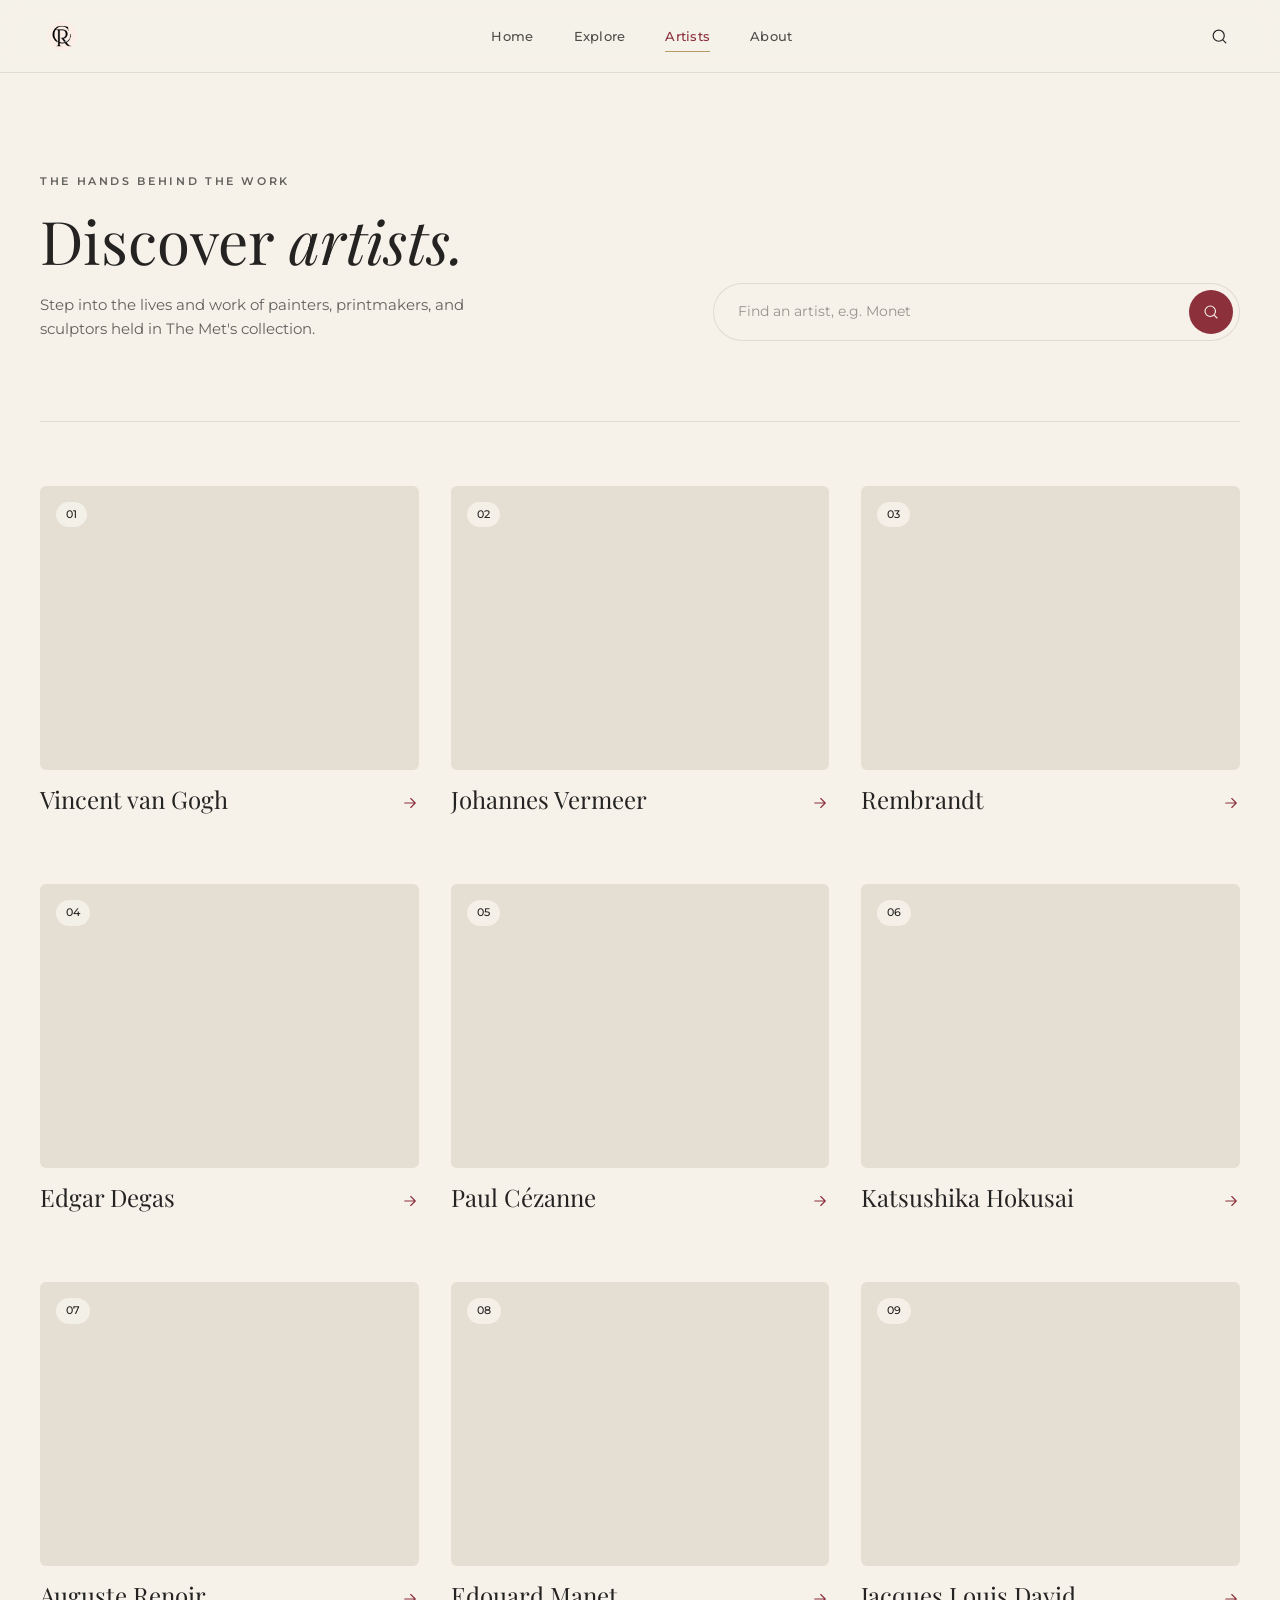
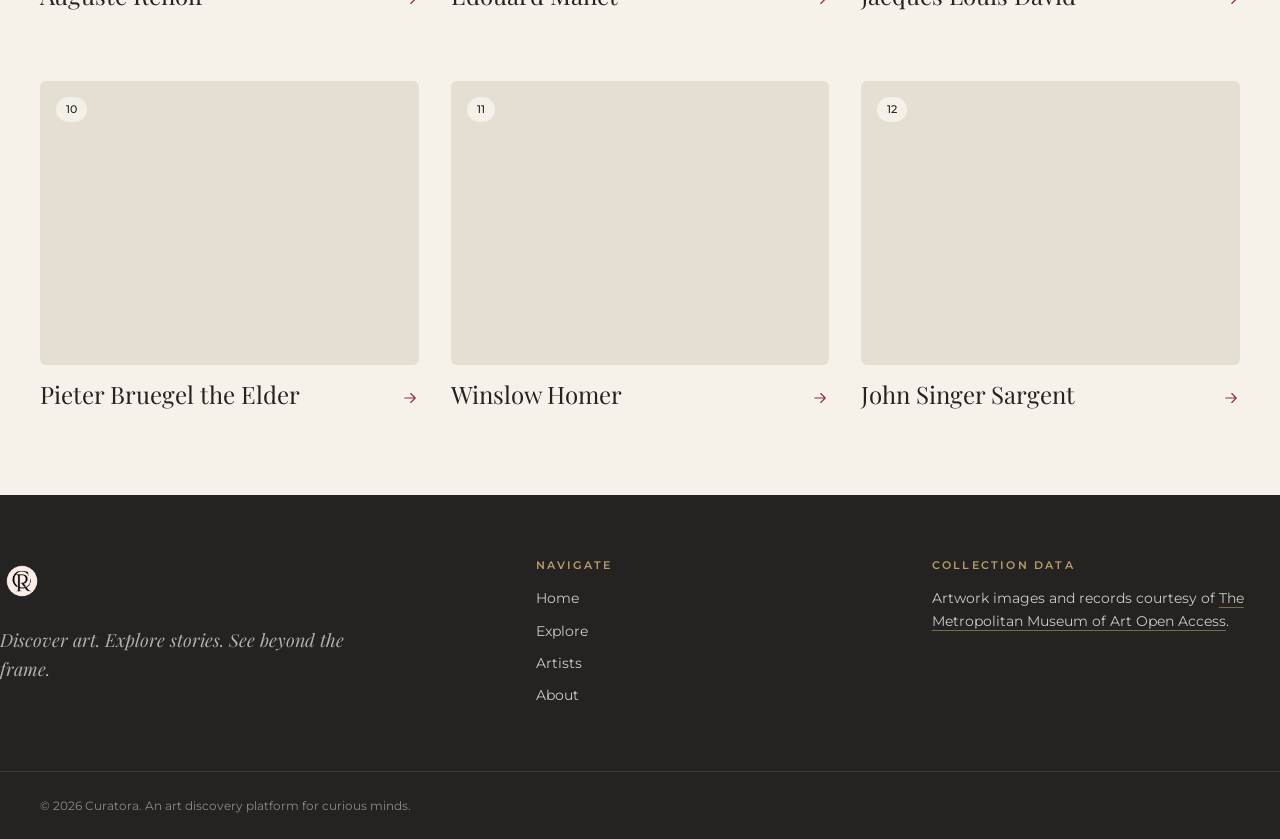
==== MIDTERM/artist.html @ 81ebe9c3 "Midterm Project" ====
<!doctype html>
<html lang="en">

<head>
  <meta charset="UTF-8" />
  <meta name="viewport" content="width=device-width, initial-scale=1.0" />
  <title>Artists · Curatora</title>
  <link rel="icon" type="image/png" href="assets/images/curatora-logo.png" />
  <link rel="stylesheet" href="assets/style.css" />
</head>

<body data-page="artist">
  <header class="site-header">
    <div class="container header-inner">
      <a href="index.html" class="logo"><img class="logo-image" src="assets/images/curatora-logo.png"
          alt="Curatora" /></a>
      <nav class="nav" aria-label="Primary">
        <a href="index.html" data-nav="home">Home</a>
        <a href="explore.html" data-nav="explore">Explore</a>
        <a href="artist.html" data-nav="artist">Artists</a>
        <a href="index.html#about">About</a>
      </nav>
      <div class="header-actions">
        <a href="explore.html" class="icon-btn" aria-label="Search artworks">
          <svg width="19" height="19" viewBox="0 0 24 24" fill="none" stroke="currentColor" stroke-width="1.5"
            stroke-linecap="round">
            <circle cx="11" cy="11" r="7" />
            <path d="m20 20-3.5-3.5" />
          </svg>
        </a>
        <button class="icon-btn menu-toggle" aria-label="Open menu" aria-expanded="false">
          <svg width="18" height="18" viewBox="0 0 24 24" fill="none" stroke="currentColor" stroke-width="1.5"
            stroke-linecap="round">
            <path d="M4 7h16M4 12h16M4 17h16" />
          </svg>
        </button>
      </div>
    </div>
    <nav class="mobile-nav" aria-label="Mobile">
      <a href="index.html" data-nav="home">Home</a>
      <a href="explore.html" data-nav="explore">Explore</a>
      <a href="artist.html" data-nav="artist">Artists</a>
      <a href="index.html#about">About</a>
    </nav>
  </header>

  <main>
    <div id="artist-root"></div>
  </main>

  <footer class="site-footer">
    <div class="container footer-grid">
      <div>
        <a href="index.html" class="logo"><img class="logo-image" src="assets/images/curatora-logo.png"
            alt="Curatora" /></a>
        <p class="tagline">Discover art. Explore stories. See beyond the frame.</p>
      </div>
      <div>
        <h3>Navigate</h3>
        <ul>
          <li><a href="index.html">Home</a></li>
          <li><a href="explore.html">Explore</a></li>
          <li><a href="artist.html">Artists</a></li>
          <li><a href="index.html#about">About</a></li>
        </ul>
      </div>
      <div>
        <h3>Collection data</h3>
        <p>Artwork images and records courtesy of
          <a href="https://www.metmuseum.org/about-the-met/policies-and-documents/open-access" target="_blank"
            rel="noreferrer">The Metropolitan Museum of Art Open Access</a>.
        </p>
      </div>
    </div>
    <div class="footer-bottom">
      <div class="container">© <span id="year">2026</span> Curatora. An art discovery platform for curious minds.</div>
    </div>
  </footer>

  <script src="assets/main.js"></script>
</body>

</html>
---- MIDTERM/assets/style.css ----
@import url('https://fonts.googleapis.com/css2?family=Montserrat:wght@300;400;500;600&family=Playfair+Display:ital,wght@0,400;0,500;0,600;1,400;1,500&display=swap');

:root {
  --ivory: #f6f2ea;
  --charcoal: #242321;
  --burgundy: #8c303b;
  --burgundy-dark: #74262f;
  --gold: #b69b69;
  --beige: #e5ded2;
  --line: rgba(36, 35, 33, 0.1);
  --muted: rgba(36, 35, 33, 0.65);
  --serif: 'Playfair Display', Georgia, serif;
  --sans: 'Montserrat', system-ui, sans-serif;
}

*, *::before, *::after { box-sizing: border-box; }
* { margin: 0; padding: 0; }
html { scroll-behavior: smooth; }
body {
  background: var(--ivory);
  color: var(--charcoal);
  font-family: var(--sans);
  font-size: 15px;
  line-height: 1.6;
  -webkit-font-smoothing: antialiased;
  min-height: 100vh;
  display: flex;
  flex-direction: column;
}
main { flex: 1; }
img { display: block; max-width: 100%; }
a { color: inherit; text-decoration: none; }
button, input { font: inherit; color: inherit; }
button { cursor: pointer; background: none; border: 0; }
::selection { background: var(--burgundy); color: var(--ivory); }
h1, h2, h3 { font-family: var(--serif); font-weight: 400; line-height: 1.1; }
em { font-style: italic; }
.sr-only { position: absolute; width: 1px; height: 1px; overflow: hidden; clip: rect(0 0 0 0); white-space: nowrap; }

.container { max-width: 1280px; margin: 0 auto; padding: 0 24px; }
.frame { padding: 16px 16px 0; }
.frame > * { max-width: 1400px; margin: 0 auto; border-radius: 12px; overflow: hidden; }
@media (min-width: 768px) {
  .container { padding: 0 40px; }
  .frame { padding: 24px 24px 0; }
}

/* ---------- Header ---------- */
.site-header {
  position: sticky; top: 0; z-index: 40;
  background: rgba(246, 242, 234, 0.9);
  backdrop-filter: blur(10px);
  border-bottom: 1px solid var(--line);
}
.header-inner { height: 72px; display: flex; align-items: center; justify-content: space-between; }
.logo { display: inline-flex; align-items: center; }
.logo-image { display: block; width: 44px; height: 44px; object-fit: contain; }
.nav { display: none; gap: 40px; }
.nav a {
  position: relative; padding: 4px 0;
  font-size: 13px; font-weight: 500; letter-spacing: 0.02em;
  color: rgba(36, 35, 33, 0.8); transition: color 0.2s;
}
.nav a::after {
  content: ''; position: absolute; left: 0; bottom: -2px;
  height: 1px; width: 0; background: var(--gold); transition: width 0.3s;
}
.nav a:hover, .nav a.active { color: var(--burgundy); }
.nav a.active::after { width: 100%; }
.header-actions { display: flex; gap: 8px; }
.icon-btn {
  width: 40px; height: 40px; border-radius: 50%;
  display: grid; place-items: center; transition: background 0.2s;
}
.icon-btn:hover { background: var(--beige); }
.mobile-nav { display: none; border-top: 1px solid var(--line); padding: 12px 24px 16px; }
.mobile-nav.open { display: block; }
.mobile-nav a { display: block; padding: 10px 0; font-family: var(--serif); font-size: 20px; }
.mobile-nav a.active { color: var(--burgundy); }
@media (min-width: 768px) {
  .nav { display: flex; }
  .menu-toggle, .mobile-nav, .mobile-nav.open { display: none; }
}

/* ---------- Shared elements ---------- */
.eyebrow {
  font-size: 11px; font-weight: 600; letter-spacing: 0.24em;
  text-transform: uppercase; color: rgba(36, 35, 33, 0.6);
}
.btn {
  display: inline-flex; align-items: center; gap: 10px;
  background: var(--burgundy); color: var(--ivory);
  padding: 14px 28px; border-radius: 999px;
  font-size: 13px; font-weight: 500; letter-spacing: 0.02em;
  transition: background 0.2s;
}
.btn:hover { background: var(--burgundy-dark); }
.btn svg { transition: transform 0.2s; }
.btn:hover svg { transform: translateX(4px); }
.btn-outline {
  display: inline-flex; border: 1px solid var(--charcoal);
  padding: 11px 26px; border-radius: 999px;
  font-size: 13px; font-weight: 500; transition: all 0.2s;
}
.btn-outline:hover { background: var(--charcoal); color: var(--ivory); }
.btn-outline:disabled { opacity: 0.5; cursor: default; }
.text-link { display: inline-flex; align-items: center; gap: 8px; font-size: 13px; font-weight: 500; color: var(--burgundy); }
.center { text-align: center; }
.section { padding: 96px 0; }
.section-head { display: flex; flex-wrap: wrap; justify-content: space-between; align-items: flex-end; gap: 16px; }
.section-head h2 { font-size: 34px; margin-top: 10px; }

@keyframes fade-up { from { opacity: 0; transform: translateY(12px); } to { opacity: 1; transform: none; } }
.fade-up { animation: fade-up 0.7s cubic-bezier(0.2, 0.7, 0.2, 1) both; }
@keyframes pulse { 50% { opacity: 0.5; } }

/* ---------- Cards ---------- */
.card { display: block; animation: fade-up 0.6s both; }
.card-media { overflow: hidden; border-radius: 6px; background: var(--beige); }
.card-media img { width: 100%; transition: transform 0.7s ease-out; }
.card:hover .card-media img { transform: scale(1.04); }
.card h3 { margin-top: 12px; font-size: 17px; line-height: 1.35; transition: color 0.2s; }
.card:hover h3 { color: var(--burgundy); }
.card p { font-size: 12.5px; color: var(--muted); }
.card p span { opacity: 0.7; }
.card.cover .card-media img { aspect-ratio: 4 / 5; object-fit: cover; }
.card.square .card-media img { aspect-ratio: 1; object-fit: cover; }

.grid-4 { display: grid; grid-template-columns: repeat(2, 1fr); gap: 24px; margin-top: 40px; }
@media (min-width: 768px) { .grid-4 { grid-template-columns: repeat(4, 1fr); } }

.masonry { columns: 2; column-gap: 24px; }
.masonry > * { break-inside: avoid; margin-bottom: 32px; }
@media (min-width: 768px) { .masonry { columns: 3; } }
@media (min-width: 1024px) { .masonry { columns: 4; } }

.skeleton { animation: pulse 1.6s infinite; }
.skeleton .block { background: var(--beige); border-radius: 6px; height: 224px; }
.skeleton.tall .block { height: 320px; }
.skeleton .line { background: var(--beige); border-radius: 4px; height: 14px; margin-top: 12px; width: 75%; }
.skeleton .line.short { width: 50%; height: 11px; margin-top: 8px; }

.notice { max-width: 440px; margin: 0 auto; padding: 80px 0; text-align: center; }
.notice h2 { font-size: 26px; }
.notice p { margin-top: 12px; font-size: 14px; color: var(--muted); }
.notice a, .notice button { color: var(--burgundy); text-decoration: underline; text-underline-offset: 4px; }
.load-more { text-align: center; margin-top: 24px; }
.pagination { display: flex; justify-content: center; align-items: center; flex-wrap: wrap; gap: 8px; margin: 32px 0 64px; }
.pagination[hidden] { display: none; }
.page-button { min-width: 40px; height: 40px; padding: 0 12px; border: 1px solid var(--line); border-radius: 999px; font-size: 12px; transition: all 0.2s; }
.page-button:hover:not(:disabled) { border-color: var(--burgundy); color: var(--burgundy); }
.page-button.active { background: var(--burgundy); border-color: var(--burgundy); color: var(--ivory); }
.page-button:disabled { opacity: 0.4; cursor: default; }
.page-arrow { padding: 0 18px; }

/* ---------- Home ---------- */
.hero { position: relative; display: grid; background: var(--charcoal); color: var(--ivory); }
.hero-text { position: relative; z-index: 1; padding: 64px 32px; display: flex; flex-direction: column; justify-content: center; }
.hero h1 { font-size: 48px; line-height: 1.05; }
.hero p { margin: 28px 0 40px; max-width: 440px; color: rgba(246, 242, 234, 0.75); }
.hero-media { position: relative; min-height: 420px; }
.hero-media img { position: absolute; inset: 0; width: 100%; height: 100%; object-fit: cover; }
.hero-media::after { content: ''; position: absolute; inset: 0; background: linear-gradient(to top, var(--charcoal), transparent 50%); }
.hero-featured {
  position: relative; z-index: 1; display: flex; justify-content: space-between; align-items: flex-end;
  gap: 24px; padding: 24px 32px; font-size: 12px; color: rgba(246, 242, 234, 0.7);
  border-top: 1px solid rgba(246, 242, 234, 0.15);
}
.hero-featured strong { display: flex; align-items: center; gap: 16px; font-size: 13px; color: var(--ivory); margin-bottom: 4px; }
.hero-featured strong::after { content: ''; display: none; height: 1px; width: 160px; background: rgba(246, 242, 234, 0.3); transition: all 0.3s; }
.hero-featured:hover strong::after { width: 220px; background: var(--gold); }
@media (min-width: 768px) {
  .hero { grid-template-columns: 1.05fr 1fr; min-height: 620px; }
  .hero-text { padding: 64px; }
  .hero h1 { font-size: 72px; }
  .hero-media::after { background: linear-gradient(to right, var(--charcoal), rgba(36, 35, 33, 0.1) 45%, transparent); }
  .hero-featured { position: absolute; left: 64px; right: 64px; bottom: 0; padding: 32px 0; border: 0; }
  .hero-featured strong::after { display: block; }
}

.categories { display: grid; grid-template-columns: repeat(2, 1fr); gap: 20px; margin-top: 56px; }
@media (min-width: 768px) { .categories { grid-template-columns: repeat(4, 1fr); gap: 24px; } }
.category .media { aspect-ratio: 4 / 3.4; overflow: hidden; border-radius: 6px; background: var(--beige); }
.category img { width: 100%; height: 100%; object-fit: cover; transition: transform 0.7s; }
.category:hover img { transform: scale(1.05); }
.category p { margin-top: 12px; font-family: var(--serif); font-size: 17px; display: flex; justify-content: space-between; align-items: center; }
.category p svg { color: var(--burgundy); opacity: 0; transform: translateX(-8px); transition: all 0.3s; }
.category:hover p svg { opacity: 1; transform: none; }
.section-title { font-size: 40px; margin-top: 12px; }
@media (min-width: 768px) { .section-title { font-size: 48px; } }

.highlights { background: rgba(229, 222, 210, 0.4); border-top: 1px solid var(--line); border-bottom: 1px solid var(--line); padding: 80px 0; }

.banner { position: relative; min-height: 460px; display: flex; align-items: center; justify-content: center; text-align: center; color: var(--ivory); }
.banner img { position: absolute; inset: 0; width: 100%; height: 100%; object-fit: cover; }
.banner::before { content: ''; position: absolute; inset: 0; z-index: 1; background: radial-gradient(ellipse at center, rgba(36, 35, 33, 0.55), rgba(36, 35, 33, 0.85)); }
.banner-inner { position: relative; z-index: 2; padding: 0 24px; }
.banner .wordmark-logo { position: relative; inset: auto; width: 112px; height: 112px; margin: 0 auto; object-fit: contain; }
.tagline { font-family: var(--serif); font-style: italic; font-size: 20px; margin-top: 12px; opacity: 0.85; }
.gold-rule { display: block; width: 96px; height: 1px; background: var(--gold); margin: 32px auto 0; }
@media (min-width: 768px) { .banner .wordmark-logo { width: 144px; height: 144px; } .tagline { font-size: 24px; } }

.about { scroll-margin-top: 80px; }
.about-grid { display: grid; gap: 48px; padding: 96px 0; }
.about-grid h2 { font-size: 40px; margin-top: 12px; }
.about-grid .copy p { color: rgba(36, 35, 33, 0.75); }
.about-grid .copy p + p { margin-top: 20px; }
@media (min-width: 768px) { .about-grid { grid-template-columns: 1fr 1.2fr; } .about-grid h2 { font-size: 48px; } }
.features { display: grid; grid-template-columns: repeat(2, 1fr); border-top: 1px solid var(--line); border-bottom: 1px solid var(--line); }
.feature { padding: 40px 12px; text-align: center; }
.feature:nth-child(even) { border-left: 1px solid var(--line); }
.feature:nth-child(n + 3) { border-top: 1px solid var(--line); }
.feature svg { margin: 0 auto; }
.feature h3 { font-size: 18px; margin-top: 16px; }
.feature p { max-width: 220px; margin: 8px auto 0; font-size: 13px; color: rgba(36, 35, 33, 0.6); }
@media (min-width: 768px) {
  .features { grid-template-columns: repeat(4, 1fr); }
  .feature { padding: 40px 24px; }
  .feature + .feature { border-left: 1px solid var(--line); }
  .feature:nth-child(n + 3) { border-top: 0; }
}
.band { background: var(--burgundy); color: var(--ivory); text-align: center; padding: 40px 24px; }
.band .row { display: flex; align-items: center; justify-content: center; gap: 24px; }
.band .row span { display: none; height: 1px; flex: 1; max-width: 192px; background: rgba(246, 242, 234, 0.3); }
.band .wordmark-logo { display: block; width: 64px; height: 64px; object-fit: contain; }
.band .tagline { font-size: 18px; margin-top: 6px; }
@media (min-width: 768px) { .band .row span { display: block; } }
.frame.last { padding-bottom: 64px; }

/* ---------- Footer ---------- */
.site-footer { background: var(--charcoal); color: rgba(246, 242, 234, 0.8); }
.footer-grid { display: grid; gap: 48px; padding: 64px 0; }
@media (min-width: 768px) { .footer-grid { grid-template-columns: 1.4fr 1fr 1fr; } }
.site-footer .tagline { font-size: 18px; max-width: 360px; margin-top: 16px; }
.site-footer h3 { font-family: var(--sans); font-size: 11px; font-weight: 600; letter-spacing: 0.2em; text-transform: uppercase; color: var(--gold); }
.site-footer ul { list-style: none; margin-top: 16px; font-size: 14px; }
.site-footer li + li { margin-top: 10px; }
.site-footer a:hover { color: var(--ivory); }
.site-footer p { font-size: 14px; margin-top: 16px; }
.site-footer p a { text-decoration: underline; text-decoration-color: rgba(182, 155, 105, 0.6); text-underline-offset: 4px; }
.footer-bottom { border-top: 1px solid rgba(246, 242, 234, 0.1); padding: 24px 0; font-size: 12px; color: rgba(246, 242, 234, 0.5); }

/* ---------- Explore ---------- */
.page-hero { position: relative; background: var(--charcoal); color: var(--ivory); overflow: hidden; }
.page-hero img { position: absolute; inset: 0; width: 100%; height: 100%; object-fit: cover; object-position: 70% 40%; }
.page-hero::before { content: ''; position: absolute; inset: 0; z-index: 1; background: linear-gradient(to right, rgba(36, 35, 33, 0.95), rgba(36, 35, 33, 0.7) 50%, rgba(36, 35, 33, 0.1)); }
.page-hero .container { position: relative; z-index: 2; padding-top: 96px; padding-bottom: 96px; }
.page-hero h1 { font-size: 48px; line-height: 1.05; }
.page-hero p { margin-top: 20px; max-width: 280px; font-size: 14px; color: rgba(246, 242, 234, 0.8); }
@media (min-width: 768px) { .page-hero .container { padding-top: 128px; padding-bottom: 128px; } .page-hero h1 { font-size: 60px; } }

.search-bar {
  display: flex; align-items: center; gap: 8px;
  background: var(--ivory); border: 1px solid var(--line); border-radius: 999px;
  padding: 6px 6px 6px 20px;
}
.search-bar:focus-within { border-color: rgba(36, 35, 33, 0.4); }
.search-bar.floating { position: relative; z-index: 3; margin-top: -28px; box-shadow: 0 12px 40px -12px rgba(36, 35, 33, 0.25); }
.search-bar > svg { flex-shrink: 0; opacity: 0.5; }
.search-bar input { flex: 1; min-width: 0; background: none; border: 0; outline: 0; padding: 10px 4px; font-size: 14px; }
.search-bar input::placeholder { color: rgba(36, 35, 33, 0.45); }
.search-submit { width: 44px; height: 44px; flex-shrink: 0; border-radius: 50%; display: grid; place-items: center; background: var(--burgundy); color: var(--ivory); transition: background 0.2s; }
.search-submit:hover { background: var(--burgundy-dark); }
.search-clear { font-size: 12px; color: var(--muted); padding: 0 8px; }
.search-clear:hover { color: var(--burgundy); }

.chips { display: flex; flex-wrap: wrap; gap: 10px; margin-top: 32px; }
.chip { border: 1px solid rgba(36, 35, 33, 0.15); border-radius: 999px; padding: 8px 16px; font-size: 12.5px; font-weight: 500; color: rgba(36, 35, 33, 0.8); transition: all 0.2s; }
.chip:hover { border-color: rgba(36, 35, 33, 0.4); }
.chip.active { background: var(--burgundy); border-color: var(--burgundy); color: var(--ivory); }
.result-count { margin-top: 32px; padding-bottom: 16px; border-bottom: 1px solid var(--line); font-size: 13px; color: rgba(36, 35, 33, 0.6); }
.results { padding: 40px 0; }

/* ---------- Artwork ---------- */
.back-link { display: inline-flex; align-items: center; gap: 8px; margin-top: 32px; font-size: 12.5px; font-weight: 500; color: rgba(36, 35, 33, 0.6); }
.back-link:hover { color: var(--burgundy); }
.detail { display: grid; gap: 48px; padding: 40px 0; }
@media (min-width: 768px) { .detail { grid-template-columns: 1.15fr 1fr; gap: 64px; padding: 56px 0; } }
.detail-media { position: relative; min-height: 360px; display: flex; align-items: center; justify-content: center; background: rgba(229, 222, 210, 0.6); border-radius: 8px; padding: 24px; }
.detail-media img { max-height: 70vh; width: auto; border-radius: 2px; box-shadow: 0 24px 60px -20px rgba(36, 35, 33, 0.45); }
.expand { position: absolute; top: 16px; right: 16px; width: 40px; height: 40px; border-radius: 50%; display: grid; place-items: center; background: rgba(246, 242, 234, 0.9); opacity: 0; transition: opacity 0.2s; }
.detail-media:hover .expand, .expand:focus { opacity: 1; }
@media (min-width: 768px) { .detail-media { padding: 40px; } }
.thumbs { display: flex; gap: 12px; margin-top: 16px; overflow-x: auto; }
.thumbs button { width: 64px; height: 64px; flex-shrink: 0; border: 2px solid transparent; border-radius: 4px; overflow: hidden; opacity: 0.7; }
.thumbs button.active { border-color: var(--burgundy); opacity: 1; }
.thumbs img { width: 100%; height: 100%; object-fit: cover; }
.detail-info { padding-top: 16px; }
.badge { font-size: 11px; font-weight: 600; letter-spacing: 0.22em; text-transform: uppercase; color: var(--gold); margin-bottom: 16px; }
.detail-info h1 { font-size: 36px; line-height: 1.15; }
@media (min-width: 768px) { .detail-info h1 { font-size: 44px; } }
.detail-artist { display: inline-block; margin-top: 12px; font-family: var(--serif); font-size: 20px; color: rgba(36, 35, 33, 0.85); }
a.detail-artist:hover { color: var(--burgundy); }
.detail-bio { font-size: 13px; color: rgba(36, 35, 33, 0.55); margin-top: 4px; }
.detail-meta { font-size: 13px; color: rgba(36, 35, 33, 0.7); margin-top: 16px; }
.facts { margin-top: 32px; padding-top: 32px; border-top: 1px solid var(--line); }
.fact { display: flex; gap: 16px; font-size: 13.5px; }
.fact + .fact { margin-top: 16px; }
.fact svg { flex-shrink: 0; margin-top: 2px; opacity: 0.5; }
.fact dt { display: inline; font-weight: 500; }
.fact dd { display: inline; color: rgba(36, 35, 33, 0.7); }
.tags { display: flex; flex-wrap: wrap; gap: 8px; margin-top: 32px; }
.tag { border: 1px solid rgba(36, 35, 33, 0.15); border-radius: 999px; padding: 6px 12px; font-size: 12px; color: rgba(36, 35, 33, 0.75); transition: all 0.2s; }
.tag:hover { border-color: var(--burgundy); color: var(--burgundy); }
.detail-info .btn { margin-top: 40px; }
.related { border-top: 1px solid var(--line); padding: 64px 0; }
.related h2 { font-size: 30px; }

/* ---------- Artists ---------- */
.artists-intro { display: grid; gap: 40px; align-items: end; padding: 80px 0; border-bottom: 1px solid var(--line); }
.artists-intro h1 { font-size: 48px; margin-top: 16px; }
.artists-intro p { margin-top: 20px; max-width: 440px; color: rgba(36, 35, 33, 0.7); }
@media (min-width: 768px) { .artists-intro { grid-template-columns: 1.2fr 1fr; } .artists-intro h1 { font-size: 60px; } }
.artist-grid { display: grid; gap: 48px 32px; padding: 64px 0; }
@media (min-width: 640px) { .artist-grid { grid-template-columns: repeat(2, 1fr); } }
@media (min-width: 1024px) { .artist-grid { grid-template-columns: repeat(3, 1fr); } }
.artist-tile .media { position: relative; aspect-ratio: 4 / 3; border-radius: 6px; overflow: hidden; background: var(--beige); }
.artist-tile .media img { width: 100%; height: 100%; object-fit: cover; transition: transform 0.7s; animation: fade-up 0.6s both; }
.artist-tile:hover .media img { transform: scale(1.05); }
.artist-tile .num { position: absolute; top: 16px; left: 16px; background: rgba(246, 242, 234, 0.9); border-radius: 999px; padding: 4px 10px; font-size: 11px; font-weight: 500; }
.artist-tile .row { display: flex; justify-content: space-between; gap: 16px; margin-top: 16px; }
.artist-tile h2 { font-size: 24px; transition: color 0.2s; }
.artist-tile:hover h2 { color: var(--burgundy); }
.artist-tile .bio { font-size: 12.5px; color: rgba(36, 35, 33, 0.55); margin-top: 4px; min-height: 1.5em; }
.artist-tile .row svg { color: var(--burgundy); margin-top: 8px; flex-shrink: 0; transition: transform 0.2s; }
.artist-tile:hover .row svg { transform: translateX(4px); }

.profile-hero { background: var(--charcoal); color: var(--ivory); }
.profile-grid { display: grid; gap: 48px; align-items: center; padding: 64px 0; }
@media (min-width: 768px) { .profile-grid { grid-template-columns: 1fr 1.1fr; padding: 80px 0; } }
.profile-hero .crumb { font-size: 11px; font-weight: 600; letter-spacing: 0.24em; text-transform: uppercase; color: var(--gold); }
.profile-hero h1 { font-size: 48px; margin-top: 16px; line-height: 1.05; }
@media (min-width: 768px) { .profile-hero h1 { font-size: 60px; } }
.profile-hero .bio { font-family: var(--serif); font-style: italic; font-size: 18px; color: rgba(246, 242, 234, 0.75); margin-top: 16px; }
.profile-facts { display: grid; grid-template-columns: repeat(2, 1fr); gap: 24px; max-width: 380px; margin-top: 32px; padding-top: 24px; border-top: 1px solid rgba(246, 242, 234, 0.15); font-size: 14px; }
.profile-facts dt { font-size: 11px; letter-spacing: 0.18em; text-transform: uppercase; color: rgba(246, 242, 234, 0.5); }
.profile-facts dd { margin-top: 4px; }
.profile-hero .wiki { display: inline-flex; align-items: center; gap: 8px; margin-top: 32px; font-size: 13px; text-decoration: underline; text-decoration-color: rgba(182, 155, 105, 0.6); text-underline-offset: 4px; color: rgba(246, 242, 234, 0.8); }
.profile-lead img { margin: 0 auto; max-height: 460px; width: auto; border-radius: 2px; box-shadow: 0 30px 80px -20px rgba(0, 0, 0, 0.7); }
.profile-lead p { margin-top: 16px; text-align: center; font-size: 12px; color: rgba(246, 242, 234, 0.6); }
.profile-lead p em { font-family: var(--serif); font-size: 14px; }
.dark-skeleton { background: rgba(246, 242, 234, 0.1); border-radius: 6px; animation: pulse 1.6s infinite; }
.works-head { display: flex; justify-content: space-between; align-items: flex-end; gap: 16px; padding-bottom: 20px; border-bottom: 1px solid var(--line); }
.works-head h2 { font-size: 30px; }
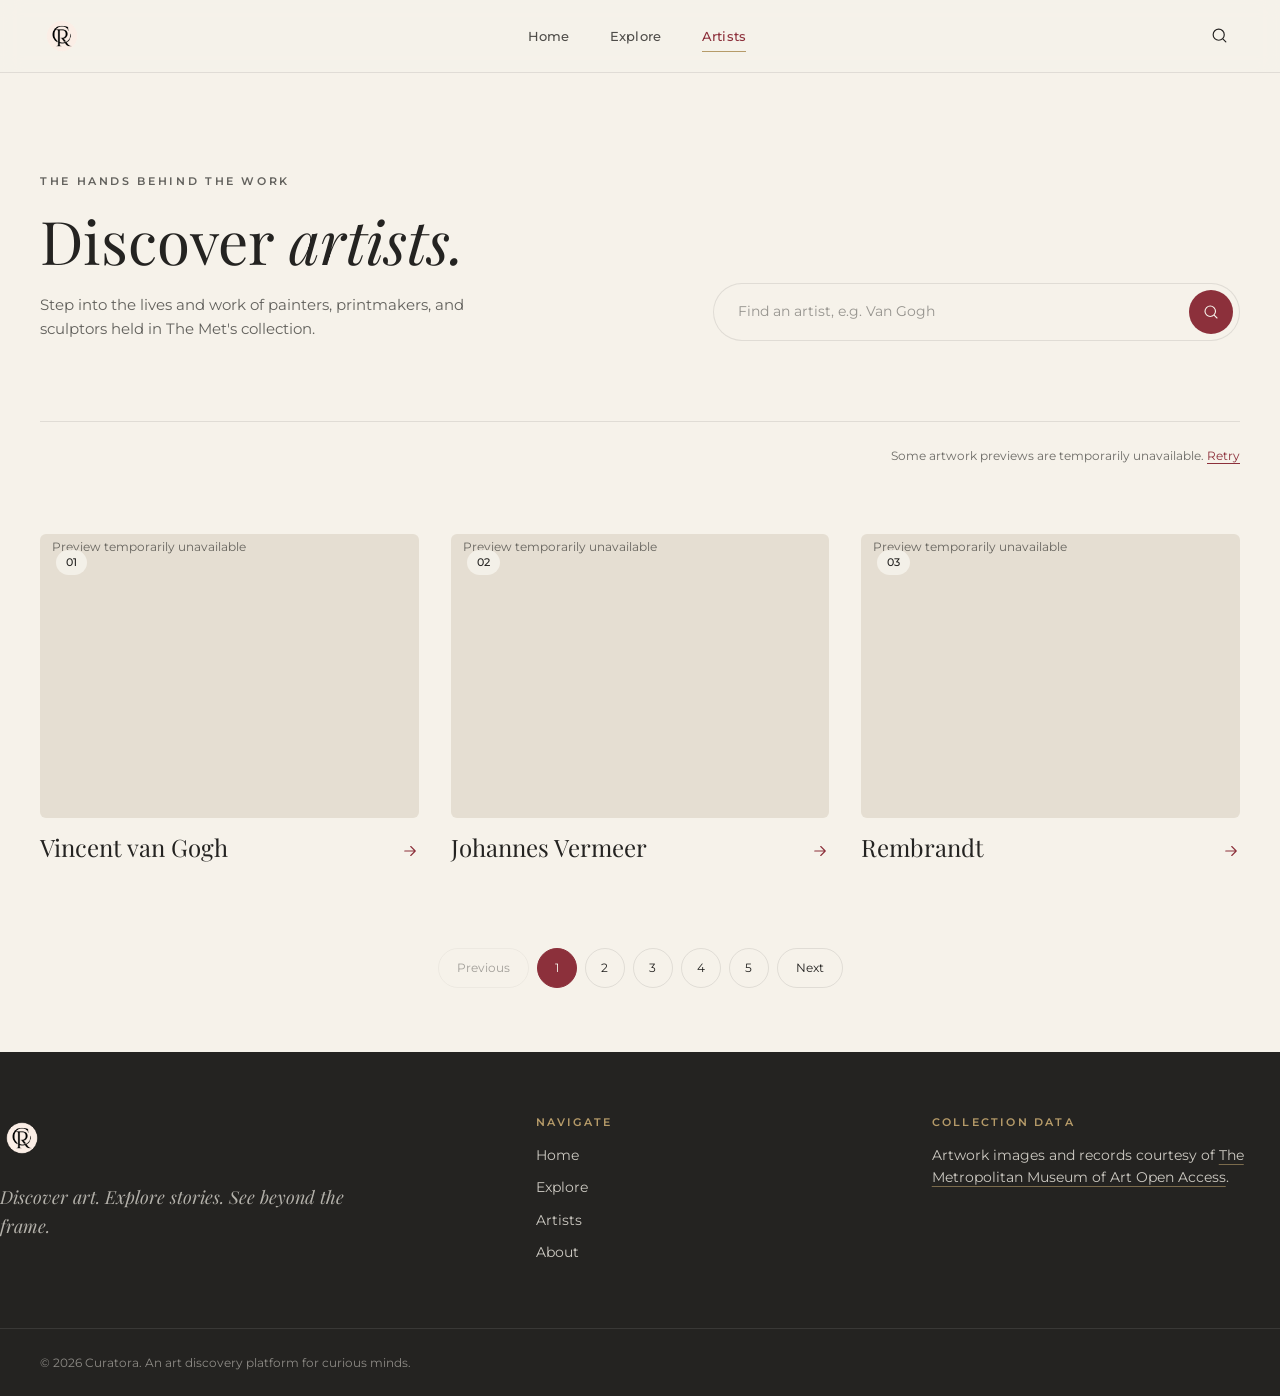
==== commit a4398202: "Refine navbar search layout and interaction" ====
--- a/MIDTERM/artist.html
+++ b/MIDTERM/artist.html
@@ -18,16 +18,15 @@
         <a href="index.html" data-nav="home">Home</a>
         <a href="explore.html" data-nav="explore">Explore</a>
         <a href="artist.html" data-nav="artist">Artists</a>
-        <a href="index.html#about">About</a>
       </nav>
       <div class="header-actions">
-        <a href="explore.html" class="icon-btn" aria-label="Search artworks">
+        <button type="button" class="icon-btn navbar-search-toggle" aria-label="Open search" aria-expanded="false">
           <svg width="19" height="19" viewBox="0 0 24 24" fill="none" stroke="currentColor" stroke-width="1.5"
             stroke-linecap="round">
             <circle cx="11" cy="11" r="7" />
             <path d="m20 20-3.5-3.5" />
           </svg>
-        </a>
+        </button>
         <button class="icon-btn menu-toggle" aria-label="Open menu" aria-expanded="false">
           <svg width="18" height="18" viewBox="0 0 24 24" fill="none" stroke="currentColor" stroke-width="1.5"
             stroke-linecap="round">
@@ -40,7 +39,6 @@
       <a href="index.html" data-nav="home">Home</a>
       <a href="explore.html" data-nav="explore">Explore</a>
       <a href="artist.html" data-nav="artist">Artists</a>
-      <a href="index.html#about">About</a>
     </nav>
   </header>
 
@@ -80,4 +78,4 @@
   <script src="assets/main.js"></script>
 </body>
 
-</html>+</html>
--- a/MIDTERM/assets/style.css
+++ b/MIDTERM/assets/style.css
@@ -13,9 +13,21 @@
   --sans: 'Montserrat', system-ui, sans-serif;
 }
 
-*, *::before, *::after { box-sizing: border-box; }
-* { margin: 0; padding: 0; }
-html { scroll-behavior: smooth; }
+*,
+*::before,
+*::after {
+  box-sizing: border-box;
+}
+
+* {
+  margin: 0;
+  padding: 0;
+}
+
+html {
+  scroll-behavior: smooth;
+}
+
 body {
   background: var(--ivory);
   color: var(--charcoal);
@@ -27,318 +39,1616 @@
   display: flex;
   flex-direction: column;
 }
-main { flex: 1; }
-img { display: block; max-width: 100%; }
-a { color: inherit; text-decoration: none; }
-button, input { font: inherit; color: inherit; }
-button { cursor: pointer; background: none; border: 0; }
-::selection { background: var(--burgundy); color: var(--ivory); }
-h1, h2, h3 { font-family: var(--serif); font-weight: 400; line-height: 1.1; }
-em { font-style: italic; }
-.sr-only { position: absolute; width: 1px; height: 1px; overflow: hidden; clip: rect(0 0 0 0); white-space: nowrap; }
-
-.container { max-width: 1280px; margin: 0 auto; padding: 0 24px; }
-.frame { padding: 16px 16px 0; }
-.frame > * { max-width: 1400px; margin: 0 auto; border-radius: 12px; overflow: hidden; }
-@media (min-width: 768px) {
-  .container { padding: 0 40px; }
-  .frame { padding: 24px 24px 0; }
-}
-
-/* ---------- Header ---------- */
+
+main {
+  flex: 1;
+}
+
+img {
+  display: block;
+  max-width: 100%;
+}
+
+a {
+  color: inherit;
+  text-decoration: none;
+}
+
+button,
+input {
+  font: inherit;
+  color: inherit;
+}
+
+button {
+  cursor: pointer;
+  background: none;
+  border: 0;
+}
+
+::selection {
+  background: var(--burgundy);
+  color: var(--ivory);
+}
+
+h1,
+h2,
+h3 {
+  font-family: var(--serif);
+  font-weight: 400;
+  line-height: 1.1;
+}
+
+em {
+  font-style: italic;
+}
+
+.sr-only {
+  position: absolute;
+  width: 1px;
+  height: 1px;
+  overflow: hidden;
+  clip: rect(0 0 0 0);
+  white-space: nowrap;
+}
+
+.container {
+  max-width: 1280px;
+  margin: 0 auto;
+  padding: 0 24px;
+}
+
+.frame {
+  padding: 16px 16px 0;
+}
+
+.frame>* {
+  max-width: 1400px;
+  margin: 0 auto;
+  border-radius: 12px;
+  overflow: hidden;
+}
+
+@media (min-width: 768px) {
+  .container {
+    padding: 0 40px;
+  }
+
+  .frame {
+    padding: 24px 24px 0;
+  }
+}
+
 .site-header {
-  position: sticky; top: 0; z-index: 40;
+  position: sticky;
+  top: 0;
+  z-index: 40;
   background: rgba(246, 242, 234, 0.9);
   backdrop-filter: blur(10px);
   border-bottom: 1px solid var(--line);
 }
-.header-inner { height: 72px; display: flex; align-items: center; justify-content: space-between; }
-.logo { display: inline-flex; align-items: center; }
-.logo-image { display: block; width: 44px; height: 44px; object-fit: contain; }
-.nav { display: none; gap: 40px; }
+
+.header-inner {
+  height: 72px;
+  display: flex;
+  align-items: center;
+  justify-content: space-between;
+}
+
+.logo {
+  display: inline-flex;
+  align-items: center;
+}
+
+.logo-image {
+  display: block;
+  width: 44px;
+  height: 44px;
+  object-fit: contain;
+}
+
+.nav {
+  display: none;
+  gap: 40px;
+}
+
 .nav a {
-  position: relative; padding: 4px 0;
-  font-size: 13px; font-weight: 500; letter-spacing: 0.02em;
-  color: rgba(36, 35, 33, 0.8); transition: color 0.2s;
-}
+  position: relative;
+  padding: 4px 0;
+  font-size: 13px;
+  font-weight: 500;
+  letter-spacing: 0.02em;
+  color: rgba(36, 35, 33, 0.8);
+  transition: color 0.2s;
+}
+
 .nav a::after {
-  content: ''; position: absolute; left: 0; bottom: -2px;
-  height: 1px; width: 0; background: var(--gold); transition: width 0.3s;
-}
-.nav a:hover, .nav a.active { color: var(--burgundy); }
-.nav a.active::after { width: 100%; }
-.header-actions { display: flex; gap: 8px; }
+  content: '';
+  position: absolute;
+  left: 0;
+  bottom: -2px;
+  height: 1px;
+  width: 0;
+  background: var(--gold);
+  transition: width 0.3s;
+}
+
+.nav a:hover,
+.nav a.active {
+  color: var(--burgundy);
+}
+
+.nav a.active::after {
+  width: 100%;
+}
+
+.header-actions {
+  display: flex;
+  align-items: center;
+  gap: 8px;
+}
+
+.search-bar.navbar-search {
+  flex: 0 0 0;
+  width: 0;
+  min-width: 0;
+  margin: 0;
+  padding: 0;
+  overflow: hidden;
+  border-color: transparent;
+  opacity: 0;
+  pointer-events: none;
+  transition: width 0.28s ease, flex-basis 0.28s ease, margin 0.28s ease, padding 0.28s ease, opacity 0.2s ease;
+}
+
+.search-bar.navbar-search.is-open {
+  flex-basis: min(320px, 55vw);
+  width: min(320px, 55vw);
+  margin-right: 8px;
+  padding: 4px;
+  border-color: var(--line);
+  opacity: 1;
+  pointer-events: auto;
+}
+
+.search-bar.navbar-search input {
+  width: 100%;
+  min-width: 0;
+  padding-left: 8px;
+}
+
 .icon-btn {
-  width: 40px; height: 40px; border-radius: 50%;
-  display: grid; place-items: center; transition: background 0.2s;
-}
-.icon-btn:hover { background: var(--beige); }
-.mobile-nav { display: none; border-top: 1px solid var(--line); padding: 12px 24px 16px; }
-.mobile-nav.open { display: block; }
-.mobile-nav a { display: block; padding: 10px 0; font-family: var(--serif); font-size: 20px; }
-.mobile-nav a.active { color: var(--burgundy); }
-@media (min-width: 768px) {
-  .nav { display: flex; }
-  .menu-toggle, .mobile-nav, .mobile-nav.open { display: none; }
-}
-
-/* ---------- Shared elements ---------- */
+  width: 40px;
+  height: 40px;
+  border-radius: 50%;
+  display: grid;
+  place-items: center;
+  transition: background 0.2s;
+}
+
+.icon-btn:hover {
+  background: var(--beige);
+}
+
+.mobile-nav {
+  display: none;
+  border-top: 1px solid var(--line);
+  padding: 12px 24px 16px;
+}
+
+.mobile-nav.open {
+  display: block;
+}
+
+.mobile-nav a {
+  display: block;
+  padding: 10px 0;
+  font-family: var(--serif);
+  font-size: 20px;
+}
+
+.mobile-nav a.active {
+  color: var(--burgundy);
+}
+
+@media (min-width: 768px) {
+  .nav {
+    display: flex;
+  }
+
+  .menu-toggle,
+  .mobile-nav,
+  .mobile-nav.open {
+    display: none;
+  }
+}
+
 .eyebrow {
-  font-size: 11px; font-weight: 600; letter-spacing: 0.24em;
-  text-transform: uppercase; color: rgba(36, 35, 33, 0.6);
-}
+  font-size: 11px;
+  font-weight: 600;
+  letter-spacing: 0.24em;
+  text-transform: uppercase;
+  color: rgba(36, 35, 33, 0.6);
+}
+
 .btn {
-  display: inline-flex; align-items: center; gap: 10px;
-  background: var(--burgundy); color: var(--ivory);
-  padding: 14px 28px; border-radius: 999px;
-  font-size: 13px; font-weight: 500; letter-spacing: 0.02em;
+  display: inline-flex;
+  align-items: center;
+  gap: 10px;
+  background: var(--burgundy);
+  color: var(--ivory);
+  padding: 14px 28px;
+  border-radius: 999px;
+  font-size: 13px;
+  font-weight: 500;
+  letter-spacing: 0.02em;
   transition: background 0.2s;
 }
-.btn:hover { background: var(--burgundy-dark); }
-.btn svg { transition: transform 0.2s; }
-.btn:hover svg { transform: translateX(4px); }
+
+.btn:hover {
+  background: var(--burgundy-dark);
+}
+
+.btn svg {
+  transition: transform 0.2s;
+}
+
+.btn:hover svg {
+  transform: translateX(4px);
+}
+
 .btn-outline {
-  display: inline-flex; border: 1px solid var(--charcoal);
-  padding: 11px 26px; border-radius: 999px;
-  font-size: 13px; font-weight: 500; transition: all 0.2s;
-}
-.btn-outline:hover { background: var(--charcoal); color: var(--ivory); }
-.btn-outline:disabled { opacity: 0.5; cursor: default; }
-.text-link { display: inline-flex; align-items: center; gap: 8px; font-size: 13px; font-weight: 500; color: var(--burgundy); }
-.center { text-align: center; }
-.section { padding: 96px 0; }
-.section-head { display: flex; flex-wrap: wrap; justify-content: space-between; align-items: flex-end; gap: 16px; }
-.section-head h2 { font-size: 34px; margin-top: 10px; }
-
-@keyframes fade-up { from { opacity: 0; transform: translateY(12px); } to { opacity: 1; transform: none; } }
-.fade-up { animation: fade-up 0.7s cubic-bezier(0.2, 0.7, 0.2, 1) both; }
-@keyframes pulse { 50% { opacity: 0.5; } }
-
-/* ---------- Cards ---------- */
-.card { display: block; animation: fade-up 0.6s both; }
-.card-media { overflow: hidden; border-radius: 6px; background: var(--beige); }
-.card-media img { width: 100%; transition: transform 0.7s ease-out; }
-.card:hover .card-media img { transform: scale(1.04); }
-.card h3 { margin-top: 12px; font-size: 17px; line-height: 1.35; transition: color 0.2s; }
-.card:hover h3 { color: var(--burgundy); }
-.card p { font-size: 12.5px; color: var(--muted); }
-.card p span { opacity: 0.7; }
-.card.cover .card-media img { aspect-ratio: 4 / 5; object-fit: cover; }
-.card.square .card-media img { aspect-ratio: 1; object-fit: cover; }
-
-.grid-4 { display: grid; grid-template-columns: repeat(2, 1fr); gap: 24px; margin-top: 40px; }
-@media (min-width: 768px) { .grid-4 { grid-template-columns: repeat(4, 1fr); } }
-
-.masonry { columns: 2; column-gap: 24px; }
-.masonry > * { break-inside: avoid; margin-bottom: 32px; }
-@media (min-width: 768px) { .masonry { columns: 3; } }
-@media (min-width: 1024px) { .masonry { columns: 4; } }
-
-.skeleton { animation: pulse 1.6s infinite; }
-.skeleton .block { background: var(--beige); border-radius: 6px; height: 224px; }
-.skeleton.tall .block { height: 320px; }
-.skeleton .line { background: var(--beige); border-radius: 4px; height: 14px; margin-top: 12px; width: 75%; }
-.skeleton .line.short { width: 50%; height: 11px; margin-top: 8px; }
-
-.notice { max-width: 440px; margin: 0 auto; padding: 80px 0; text-align: center; }
-.notice h2 { font-size: 26px; }
-.notice p { margin-top: 12px; font-size: 14px; color: var(--muted); }
-.notice a, .notice button { color: var(--burgundy); text-decoration: underline; text-underline-offset: 4px; }
-.load-more { text-align: center; margin-top: 24px; }
-.pagination { display: flex; justify-content: center; align-items: center; flex-wrap: wrap; gap: 8px; margin: 32px 0 64px; }
-.pagination[hidden] { display: none; }
-.page-button { min-width: 40px; height: 40px; padding: 0 12px; border: 1px solid var(--line); border-radius: 999px; font-size: 12px; transition: all 0.2s; }
-.page-button:hover:not(:disabled) { border-color: var(--burgundy); color: var(--burgundy); }
-.page-button.active { background: var(--burgundy); border-color: var(--burgundy); color: var(--ivory); }
-.page-button:disabled { opacity: 0.4; cursor: default; }
-.page-arrow { padding: 0 18px; }
-
-/* ---------- Home ---------- */
-.hero { position: relative; display: grid; background: var(--charcoal); color: var(--ivory); }
-.hero-text { position: relative; z-index: 1; padding: 64px 32px; display: flex; flex-direction: column; justify-content: center; }
-.hero h1 { font-size: 48px; line-height: 1.05; }
-.hero p { margin: 28px 0 40px; max-width: 440px; color: rgba(246, 242, 234, 0.75); }
-.hero-media { position: relative; min-height: 420px; }
-.hero-media img { position: absolute; inset: 0; width: 100%; height: 100%; object-fit: cover; }
-.hero-media::after { content: ''; position: absolute; inset: 0; background: linear-gradient(to top, var(--charcoal), transparent 50%); }
+  display: inline-flex;
+  border: 1px solid var(--charcoal);
+  padding: 11px 26px;
+  border-radius: 999px;
+  font-size: 13px;
+  font-weight: 500;
+  transition: all 0.2s;
+}
+
+.btn-outline:hover {
+  background: var(--charcoal);
+  color: var(--ivory);
+}
+
+.btn-outline:disabled {
+  opacity: 0.5;
+  cursor: default;
+}
+
+.text-link {
+  display: inline-flex;
+  align-items: center;
+  gap: 8px;
+  font-size: 13px;
+  font-weight: 500;
+  color: var(--burgundy);
+}
+
+.center {
+  text-align: center;
+}
+
+.section {
+  padding: 96px 0;
+}
+
+.section-head {
+  display: flex;
+  flex-wrap: wrap;
+  justify-content: space-between;
+  align-items: flex-end;
+  gap: 16px;
+}
+
+.section-head h2 {
+  font-size: 34px;
+  margin-top: 10px;
+}
+
+@keyframes fade-up {
+  from {
+    opacity: 0;
+    transform: translateY(12px);
+  }
+
+  to {
+    opacity: 1;
+    transform: none;
+  }
+}
+
+.fade-up {
+  animation: fade-up 0.7s cubic-bezier(0.2, 0.7, 0.2, 1) both;
+}
+
+@keyframes pulse {
+  50% {
+    opacity: 0.5;
+  }
+}
+
+.card {
+  display: block;
+  animation: fade-up 0.6s both;
+}
+
+.card-media {
+  overflow: hidden;
+  border-radius: 6px;
+  background: var(--beige);
+}
+
+.card-media img {
+  width: 100%;
+  transition: transform 0.7s ease-out;
+}
+
+.card:hover .card-media img {
+  transform: scale(1.04);
+}
+
+.card h3 {
+  margin-top: 12px;
+  font-size: 17px;
+  line-height: 1.35;
+  transition: color 0.2s;
+}
+
+.card:hover h3 {
+  color: var(--burgundy);
+}
+
+.card p {
+  font-size: 12.5px;
+  color: var(--muted);
+}
+
+.card p span {
+  opacity: 0.7;
+}
+
+.card.cover .card-media img {
+  aspect-ratio: 4 / 5;
+  object-fit: cover;
+}
+
+.card.square .card-media img {
+  aspect-ratio: 1;
+  object-fit: cover;
+}
+
+.grid-4 {
+  display: grid;
+  grid-template-columns: repeat(2, 1fr);
+  gap: 24px;
+  margin-top: 40px;
+}
+
+@media (min-width: 768px) {
+  .grid-4 {
+    grid-template-columns: repeat(4, 1fr);
+  }
+}
+
+.masonry {
+  columns: 2;
+  column-gap: 24px;
+}
+
+.masonry>* {
+  break-inside: avoid;
+  margin-bottom: 32px;
+}
+
+@media (min-width: 768px) {
+  .masonry {
+    columns: 3;
+  }
+}
+
+@media (min-width: 1024px) {
+  .masonry {
+    columns: 4;
+  }
+}
+
+.skeleton {
+  animation: pulse 1.6s infinite;
+}
+
+.skeleton .block {
+  background: var(--beige);
+  border-radius: 6px;
+  height: 224px;
+}
+
+.skeleton.tall .block {
+  height: 320px;
+}
+
+.skeleton .line {
+  background: var(--beige);
+  border-radius: 4px;
+  height: 14px;
+  margin-top: 12px;
+  width: 75%;
+}
+
+.skeleton .line.short {
+  width: 50%;
+  height: 11px;
+  margin-top: 8px;
+}
+
+.notice {
+  max-width: 440px;
+  margin: 0 auto;
+  padding: 80px 0;
+  text-align: center;
+}
+
+.notice h2 {
+  font-size: 26px;
+}
+
+.notice p {
+  margin-top: 12px;
+  font-size: 14px;
+  color: var(--muted);
+}
+
+.notice a,
+.notice button {
+  color: var(--burgundy);
+  text-decoration: underline;
+  text-underline-offset: 4px;
+}
+
+.temporary-unavailable {
+  margin: 20px 0;
+  text-align: center;
+  font-size: 13px;
+  color: var(--muted);
+}
+
+.load-more {
+  text-align: center;
+  margin-top: 24px;
+}
+
+.pagination {
+  display: flex;
+  justify-content: center;
+  align-items: center;
+  flex-wrap: wrap;
+  gap: 8px;
+  margin: 32px 0 64px;
+}
+
+.pagination[hidden] {
+  display: none;
+}
+
+.page-button {
+  min-width: 40px;
+  height: 40px;
+  padding: 0 12px;
+  border: 1px solid var(--line);
+  border-radius: 999px;
+  font-size: 12px;
+  transition: all 0.2s;
+}
+
+.page-button:hover:not(:disabled) {
+  border-color: var(--burgundy);
+  color: var(--burgundy);
+}
+
+.page-button.active {
+  background: var(--burgundy);
+  border-color: var(--burgundy);
+  color: var(--ivory);
+}
+
+.page-button:disabled {
+  opacity: 0.4;
+  cursor: default;
+}
+
+.page-arrow {
+  padding: 0 18px;
+}
+
+.hero {
+  position: relative;
+  display: grid;
+  background: var(--charcoal);
+  color: var(--ivory);
+}
+
+.hero-text {
+  position: relative;
+  z-index: 1;
+  padding: 64px 32px;
+  display: flex;
+  flex-direction: column;
+  justify-content: center;
+}
+
+.hero h1 {
+  font-size: 48px;
+  line-height: 1.05;
+}
+
+.hero p {
+  margin: 28px 0 40px;
+  max-width: 440px;
+  color: rgba(246, 242, 234, 0.75);
+}
+
+.hero-media {
+  position: relative;
+  min-height: 420px;
+}
+
+.hero-media img {
+  position: absolute;
+  inset: 0;
+  width: 100%;
+  height: 100%;
+  object-fit: cover;
+}
+
+.hero-media::after {
+  content: '';
+  position: absolute;
+  inset: 0;
+  background: linear-gradient(to top, var(--charcoal), transparent 50%);
+}
+
 .hero-featured {
-  position: relative; z-index: 1; display: flex; justify-content: space-between; align-items: flex-end;
-  gap: 24px; padding: 24px 32px; font-size: 12px; color: rgba(246, 242, 234, 0.7);
+  position: relative;
+  z-index: 1;
+  display: flex;
+  justify-content: space-between;
+  align-items: flex-end;
+  gap: 24px;
+  padding: 24px 32px;
+  font-size: 12px;
+  color: rgba(246, 242, 234, 0.7);
   border-top: 1px solid rgba(246, 242, 234, 0.15);
 }
-.hero-featured strong { display: flex; align-items: center; gap: 16px; font-size: 13px; color: var(--ivory); margin-bottom: 4px; }
-.hero-featured strong::after { content: ''; display: none; height: 1px; width: 160px; background: rgba(246, 242, 234, 0.3); transition: all 0.3s; }
-.hero-featured:hover strong::after { width: 220px; background: var(--gold); }
-@media (min-width: 768px) {
-  .hero { grid-template-columns: 1.05fr 1fr; min-height: 620px; }
-  .hero-text { padding: 64px; }
-  .hero h1 { font-size: 72px; }
-  .hero-media::after { background: linear-gradient(to right, var(--charcoal), rgba(36, 35, 33, 0.1) 45%, transparent); }
-  .hero-featured { position: absolute; left: 64px; right: 64px; bottom: 0; padding: 32px 0; border: 0; }
-  .hero-featured strong::after { display: block; }
-}
-
-.categories { display: grid; grid-template-columns: repeat(2, 1fr); gap: 20px; margin-top: 56px; }
-@media (min-width: 768px) { .categories { grid-template-columns: repeat(4, 1fr); gap: 24px; } }
-.category .media { aspect-ratio: 4 / 3.4; overflow: hidden; border-radius: 6px; background: var(--beige); }
-.category img { width: 100%; height: 100%; object-fit: cover; transition: transform 0.7s; }
-.category:hover img { transform: scale(1.05); }
-.category p { margin-top: 12px; font-family: var(--serif); font-size: 17px; display: flex; justify-content: space-between; align-items: center; }
-.category p svg { color: var(--burgundy); opacity: 0; transform: translateX(-8px); transition: all 0.3s; }
-.category:hover p svg { opacity: 1; transform: none; }
-.section-title { font-size: 40px; margin-top: 12px; }
-@media (min-width: 768px) { .section-title { font-size: 48px; } }
-
-.highlights { background: rgba(229, 222, 210, 0.4); border-top: 1px solid var(--line); border-bottom: 1px solid var(--line); padding: 80px 0; }
-
-.banner { position: relative; min-height: 460px; display: flex; align-items: center; justify-content: center; text-align: center; color: var(--ivory); }
-.banner img { position: absolute; inset: 0; width: 100%; height: 100%; object-fit: cover; }
-.banner::before { content: ''; position: absolute; inset: 0; z-index: 1; background: radial-gradient(ellipse at center, rgba(36, 35, 33, 0.55), rgba(36, 35, 33, 0.85)); }
-.banner-inner { position: relative; z-index: 2; padding: 0 24px; }
-.banner .wordmark-logo { position: relative; inset: auto; width: 112px; height: 112px; margin: 0 auto; object-fit: contain; }
-.tagline { font-family: var(--serif); font-style: italic; font-size: 20px; margin-top: 12px; opacity: 0.85; }
-.gold-rule { display: block; width: 96px; height: 1px; background: var(--gold); margin: 32px auto 0; }
-@media (min-width: 768px) { .banner .wordmark-logo { width: 144px; height: 144px; } .tagline { font-size: 24px; } }
-
-.about { scroll-margin-top: 80px; }
-.about-grid { display: grid; gap: 48px; padding: 96px 0; }
-.about-grid h2 { font-size: 40px; margin-top: 12px; }
-.about-grid .copy p { color: rgba(36, 35, 33, 0.75); }
-.about-grid .copy p + p { margin-top: 20px; }
-@media (min-width: 768px) { .about-grid { grid-template-columns: 1fr 1.2fr; } .about-grid h2 { font-size: 48px; } }
-.features { display: grid; grid-template-columns: repeat(2, 1fr); border-top: 1px solid var(--line); border-bottom: 1px solid var(--line); }
-.feature { padding: 40px 12px; text-align: center; }
-.feature:nth-child(even) { border-left: 1px solid var(--line); }
-.feature:nth-child(n + 3) { border-top: 1px solid var(--line); }
-.feature svg { margin: 0 auto; }
-.feature h3 { font-size: 18px; margin-top: 16px; }
-.feature p { max-width: 220px; margin: 8px auto 0; font-size: 13px; color: rgba(36, 35, 33, 0.6); }
-@media (min-width: 768px) {
-  .features { grid-template-columns: repeat(4, 1fr); }
-  .feature { padding: 40px 24px; }
-  .feature + .feature { border-left: 1px solid var(--line); }
-  .feature:nth-child(n + 3) { border-top: 0; }
-}
-.band { background: var(--burgundy); color: var(--ivory); text-align: center; padding: 40px 24px; }
-.band .row { display: flex; align-items: center; justify-content: center; gap: 24px; }
-.band .row span { display: none; height: 1px; flex: 1; max-width: 192px; background: rgba(246, 242, 234, 0.3); }
-.band .wordmark-logo { display: block; width: 64px; height: 64px; object-fit: contain; }
-.band .tagline { font-size: 18px; margin-top: 6px; }
-@media (min-width: 768px) { .band .row span { display: block; } }
-.frame.last { padding-bottom: 64px; }
-
-/* ---------- Footer ---------- */
-.site-footer { background: var(--charcoal); color: rgba(246, 242, 234, 0.8); }
-.footer-grid { display: grid; gap: 48px; padding: 64px 0; }
-@media (min-width: 768px) { .footer-grid { grid-template-columns: 1.4fr 1fr 1fr; } }
-.site-footer .tagline { font-size: 18px; max-width: 360px; margin-top: 16px; }
-.site-footer h3 { font-family: var(--sans); font-size: 11px; font-weight: 600; letter-spacing: 0.2em; text-transform: uppercase; color: var(--gold); }
-.site-footer ul { list-style: none; margin-top: 16px; font-size: 14px; }
-.site-footer li + li { margin-top: 10px; }
-.site-footer a:hover { color: var(--ivory); }
-.site-footer p { font-size: 14px; margin-top: 16px; }
-.site-footer p a { text-decoration: underline; text-decoration-color: rgba(182, 155, 105, 0.6); text-underline-offset: 4px; }
-.footer-bottom { border-top: 1px solid rgba(246, 242, 234, 0.1); padding: 24px 0; font-size: 12px; color: rgba(246, 242, 234, 0.5); }
-
-/* ---------- Explore ---------- */
-.page-hero { position: relative; background: var(--charcoal); color: var(--ivory); overflow: hidden; }
-.page-hero img { position: absolute; inset: 0; width: 100%; height: 100%; object-fit: cover; object-position: 70% 40%; }
-.page-hero::before { content: ''; position: absolute; inset: 0; z-index: 1; background: linear-gradient(to right, rgba(36, 35, 33, 0.95), rgba(36, 35, 33, 0.7) 50%, rgba(36, 35, 33, 0.1)); }
-.page-hero .container { position: relative; z-index: 2; padding-top: 96px; padding-bottom: 96px; }
-.page-hero h1 { font-size: 48px; line-height: 1.05; }
-.page-hero p { margin-top: 20px; max-width: 280px; font-size: 14px; color: rgba(246, 242, 234, 0.8); }
-@media (min-width: 768px) { .page-hero .container { padding-top: 128px; padding-bottom: 128px; } .page-hero h1 { font-size: 60px; } }
+
+.hero-featured strong {
+  display: flex;
+  align-items: center;
+  gap: 16px;
+  font-size: 13px;
+  color: var(--ivory);
+  margin-bottom: 4px;
+}
+
+.hero-featured strong::after {
+  content: '';
+  display: none;
+  height: 1px;
+  width: 160px;
+  background: rgba(246, 242, 234, 0.3);
+  transition: all 0.3s;
+}
+
+.hero-featured:hover strong::after {
+  width: 220px;
+  background: var(--gold);
+}
+
+@media (min-width: 768px) {
+  .hero {
+    grid-template-columns: 1.05fr 1fr;
+    min-height: 620px;
+  }
+
+  .hero-text {
+    padding: 64px;
+  }
+
+  .hero h1 {
+    font-size: 72px;
+  }
+
+  .hero-media::after {
+    background: linear-gradient(to right, var(--charcoal), rgba(36, 35, 33, 0.1) 45%, transparent);
+  }
+
+  .hero-featured {
+    position: absolute;
+    left: 64px;
+    right: 64px;
+    bottom: 0;
+    padding: 32px 0;
+    border: 0;
+  }
+
+  .hero-featured strong::after {
+    display: block;
+  }
+}
+
+.categories {
+  display: grid;
+  grid-template-columns: repeat(2, 1fr);
+  gap: 20px;
+  margin-top: 56px;
+}
+
+@media (min-width: 768px) {
+  .categories {
+    grid-template-columns: repeat(4, 1fr);
+    gap: 24px;
+  }
+}
+
+.category .media {
+  aspect-ratio: 4 / 3.4;
+  overflow: hidden;
+  border-radius: 6px;
+  background: var(--beige);
+}
+
+.category img {
+  width: 100%;
+  height: 100%;
+  object-fit: cover;
+  transition: transform 0.7s;
+}
+
+.category:hover img {
+  transform: scale(1.05);
+}
+
+.category p {
+  margin-top: 12px;
+  font-family: var(--serif);
+  font-size: 17px;
+  display: flex;
+  justify-content: space-between;
+  align-items: center;
+}
+
+.category p svg {
+  color: var(--burgundy);
+  opacity: 0;
+  transform: translateX(-8px);
+  transition: all 0.3s;
+}
+
+.category:hover p svg {
+  opacity: 1;
+  transform: none;
+}
+
+.section-title {
+  font-size: 40px;
+  margin-top: 12px;
+}
+
+@media (min-width: 768px) {
+  .section-title {
+    font-size: 48px;
+  }
+}
+
+.highlights {
+  background: rgba(229, 222, 210, 0.4);
+  border-top: 1px solid var(--line);
+  border-bottom: 1px solid var(--line);
+  padding: 80px 0;
+}
+
+.banner {
+  position: relative;
+  min-height: 460px;
+  display: flex;
+  align-items: center;
+  justify-content: center;
+  text-align: center;
+  color: var(--ivory);
+}
+
+.banner img {
+  position: absolute;
+  inset: 0;
+  width: 100%;
+  height: 100%;
+  object-fit: cover;
+}
+
+.banner::before {
+  content: '';
+  position: absolute;
+  inset: 0;
+  z-index: 1;
+  background: radial-gradient(ellipse at center, rgba(36, 35, 33, 0.55), rgba(36, 35, 33, 0.85));
+}
+
+.banner-inner {
+  position: relative;
+  z-index: 2;
+  padding: 0 24px;
+}
+
+.banner .wordmark-logo {
+  position: relative;
+  inset: auto;
+  width: 112px;
+  height: 112px;
+  margin: 0 auto;
+  object-fit: contain;
+}
+
+.tagline {
+  font-family: var(--serif);
+  font-style: italic;
+  font-size: 20px;
+  margin-top: 12px;
+  opacity: 0.85;
+}
+
+.gold-rule {
+  display: block;
+  width: 96px;
+  height: 1px;
+  background: var(--gold);
+  margin: 32px auto 0;
+}
+
+@media (min-width: 768px) {
+  .banner .wordmark-logo {
+    width: 144px;
+    height: 144px;
+  }
+
+  .tagline {
+    font-size: 24px;
+  }
+}
+
+.about {
+  scroll-margin-top: 80px;
+}
+
+.about-grid {
+  display: grid;
+  gap: 48px;
+  padding: 96px 0;
+}
+
+.about-grid h2 {
+  font-size: 40px;
+  margin-top: 12px;
+}
+
+.about-grid .copy p {
+  color: rgba(36, 35, 33, 0.75);
+}
+
+.about-grid .copy p+p {
+  margin-top: 20px;
+}
+
+@media (min-width: 768px) {
+  .about-grid {
+    grid-template-columns: 1fr 1.2fr;
+  }
+
+  .about-grid h2 {
+    font-size: 48px;
+  }
+}
+
+.features {
+  display: grid;
+  grid-template-columns: repeat(2, 1fr);
+  border-top: 1px solid var(--line);
+  border-bottom: 1px solid var(--line);
+}
+
+.feature {
+  padding: 40px 12px;
+  text-align: center;
+}
+
+.feature:nth-child(even) {
+  border-left: 1px solid var(--line);
+}
+
+.feature:nth-child(n + 3) {
+  border-top: 1px solid var(--line);
+}
+
+.feature svg {
+  margin: 0 auto;
+}
+
+.feature h3 {
+  font-size: 18px;
+  margin-top: 16px;
+}
+
+.feature p {
+  max-width: 220px;
+  margin: 8px auto 0;
+  font-size: 13px;
+  color: rgba(36, 35, 33, 0.6);
+}
+
+@media (min-width: 768px) {
+  .features {
+    grid-template-columns: repeat(4, 1fr);
+  }
+
+  .feature {
+    padding: 40px 24px;
+  }
+
+  .feature+.feature {
+    border-left: 1px solid var(--line);
+  }
+
+  .feature:nth-child(n + 3) {
+    border-top: 0;
+  }
+}
+
+.band {
+  background: var(--burgundy);
+  color: var(--ivory);
+  text-align: center;
+  padding: 40px 24px;
+}
+
+.band .row {
+  display: flex;
+  align-items: center;
+  justify-content: center;
+  gap: 24px;
+}
+
+.band .row span {
+  display: none;
+  height: 1px;
+  flex: 1;
+  max-width: 192px;
+  background: rgba(246, 242, 234, 0.3);
+}
+
+.band .wordmark-logo {
+  display: block;
+  width: 64px;
+  height: 64px;
+  object-fit: contain;
+}
+
+.band .tagline {
+  font-size: 18px;
+  margin-top: 6px;
+}
+
+@media (min-width: 768px) {
+  .band .row span {
+    display: block;
+  }
+}
+
+.frame.last {
+  padding-bottom: 64px;
+}
+
+.site-footer {
+  background: var(--charcoal);
+  color: rgba(246, 242, 234, 0.8);
+}
+
+.footer-grid {
+  display: grid;
+  gap: 48px;
+  padding: 64px 0;
+}
+
+@media (min-width: 768px) {
+  .footer-grid {
+    grid-template-columns: 1.4fr 1fr 1fr;
+  }
+}
+
+.site-footer .tagline {
+  font-size: 18px;
+  max-width: 360px;
+  margin-top: 16px;
+}
+
+.site-footer h3 {
+  font-family: var(--sans);
+  font-size: 11px;
+  font-weight: 600;
+  letter-spacing: 0.2em;
+  text-transform: uppercase;
+  color: var(--gold);
+}
+
+.site-footer ul {
+  list-style: none;
+  margin-top: 16px;
+  font-size: 14px;
+}
+
+.site-footer li+li {
+  margin-top: 10px;
+}
+
+.site-footer a:hover {
+  color: var(--ivory);
+}
+
+.site-footer p {
+  font-size: 14px;
+  margin-top: 16px;
+}
+
+.site-footer p a {
+  text-decoration: underline;
+  text-decoration-color: rgba(182, 155, 105, 0.6);
+  text-underline-offset: 4px;
+}
+
+.footer-bottom {
+  border-top: 1px solid rgba(246, 242, 234, 0.1);
+  padding: 24px 0;
+  font-size: 12px;
+  color: rgba(246, 242, 234, 0.5);
+}
+
+.page-hero {
+  position: relative;
+  background: var(--charcoal);
+  color: var(--ivory);
+  overflow: hidden;
+}
+
+.page-hero img {
+  position: absolute;
+  inset: 0;
+  width: 100%;
+  height: 100%;
+  object-fit: cover;
+  object-position: 70% 40%;
+}
+
+.page-hero::before {
+  content: '';
+  position: absolute;
+  inset: 0;
+  z-index: 1;
+  background: linear-gradient(to right, rgba(36, 35, 33, 0.95), rgba(36, 35, 33, 0.7) 50%, rgba(36, 35, 33, 0.1));
+}
+
+.page-hero .container {
+  position: relative;
+  z-index: 2;
+  padding-top: 96px;
+  padding-bottom: 96px;
+}
+
+.page-hero h1 {
+  font-size: 48px;
+  line-height: 1.05;
+}
+
+.page-hero p {
+  margin-top: 20px;
+  max-width: 280px;
+  font-size: 14px;
+  color: rgba(246, 242, 234, 0.8);
+}
+
+@media (min-width: 768px) {
+  .page-hero .container {
+    padding-top: 128px;
+    padding-bottom: 128px;
+  }
+
+  .page-hero h1 {
+    font-size: 60px;
+  }
+}
 
 .search-bar {
-  display: flex; align-items: center; gap: 8px;
-  background: var(--ivory); border: 1px solid var(--line); border-radius: 999px;
+  display: flex;
+  align-items: center;
+  gap: 8px;
+  background: var(--ivory);
+  border: 1px solid var(--line);
+  border-radius: 999px;
   padding: 6px 6px 6px 20px;
 }
-.search-bar:focus-within { border-color: rgba(36, 35, 33, 0.4); }
-.search-bar.floating { position: relative; z-index: 3; margin-top: -28px; box-shadow: 0 12px 40px -12px rgba(36, 35, 33, 0.25); }
-.search-bar > svg { flex-shrink: 0; opacity: 0.5; }
-.search-bar input { flex: 1; min-width: 0; background: none; border: 0; outline: 0; padding: 10px 4px; font-size: 14px; }
-.search-bar input::placeholder { color: rgba(36, 35, 33, 0.45); }
-.search-submit { width: 44px; height: 44px; flex-shrink: 0; border-radius: 50%; display: grid; place-items: center; background: var(--burgundy); color: var(--ivory); transition: background 0.2s; }
-.search-submit:hover { background: var(--burgundy-dark); }
-.search-clear { font-size: 12px; color: var(--muted); padding: 0 8px; }
-.search-clear:hover { color: var(--burgundy); }
-
-.chips { display: flex; flex-wrap: wrap; gap: 10px; margin-top: 32px; }
-.chip { border: 1px solid rgba(36, 35, 33, 0.15); border-radius: 999px; padding: 8px 16px; font-size: 12.5px; font-weight: 500; color: rgba(36, 35, 33, 0.8); transition: all 0.2s; }
-.chip:hover { border-color: rgba(36, 35, 33, 0.4); }
-.chip.active { background: var(--burgundy); border-color: var(--burgundy); color: var(--ivory); }
-.result-count { margin-top: 32px; padding-bottom: 16px; border-bottom: 1px solid var(--line); font-size: 13px; color: rgba(36, 35, 33, 0.6); }
-.results { padding: 40px 0; }
-
-/* ---------- Artwork ---------- */
-.back-link { display: inline-flex; align-items: center; gap: 8px; margin-top: 32px; font-size: 12.5px; font-weight: 500; color: rgba(36, 35, 33, 0.6); }
-.back-link:hover { color: var(--burgundy); }
-.detail { display: grid; gap: 48px; padding: 40px 0; }
-@media (min-width: 768px) { .detail { grid-template-columns: 1.15fr 1fr; gap: 64px; padding: 56px 0; } }
-.detail-media { position: relative; min-height: 360px; display: flex; align-items: center; justify-content: center; background: rgba(229, 222, 210, 0.6); border-radius: 8px; padding: 24px; }
-.detail-media img { max-height: 70vh; width: auto; border-radius: 2px; box-shadow: 0 24px 60px -20px rgba(36, 35, 33, 0.45); }
-.expand { position: absolute; top: 16px; right: 16px; width: 40px; height: 40px; border-radius: 50%; display: grid; place-items: center; background: rgba(246, 242, 234, 0.9); opacity: 0; transition: opacity 0.2s; }
-.detail-media:hover .expand, .expand:focus { opacity: 1; }
-@media (min-width: 768px) { .detail-media { padding: 40px; } }
-.thumbs { display: flex; gap: 12px; margin-top: 16px; overflow-x: auto; }
-.thumbs button { width: 64px; height: 64px; flex-shrink: 0; border: 2px solid transparent; border-radius: 4px; overflow: hidden; opacity: 0.7; }
-.thumbs button.active { border-color: var(--burgundy); opacity: 1; }
-.thumbs img { width: 100%; height: 100%; object-fit: cover; }
-.detail-info { padding-top: 16px; }
-.badge { font-size: 11px; font-weight: 600; letter-spacing: 0.22em; text-transform: uppercase; color: var(--gold); margin-bottom: 16px; }
-.detail-info h1 { font-size: 36px; line-height: 1.15; }
-@media (min-width: 768px) { .detail-info h1 { font-size: 44px; } }
-.detail-artist { display: inline-block; margin-top: 12px; font-family: var(--serif); font-size: 20px; color: rgba(36, 35, 33, 0.85); }
-a.detail-artist:hover { color: var(--burgundy); }
-.detail-bio { font-size: 13px; color: rgba(36, 35, 33, 0.55); margin-top: 4px; }
-.detail-meta { font-size: 13px; color: rgba(36, 35, 33, 0.7); margin-top: 16px; }
-.facts { margin-top: 32px; padding-top: 32px; border-top: 1px solid var(--line); }
-.fact { display: flex; gap: 16px; font-size: 13.5px; }
-.fact + .fact { margin-top: 16px; }
-.fact svg { flex-shrink: 0; margin-top: 2px; opacity: 0.5; }
-.fact dt { display: inline; font-weight: 500; }
-.fact dd { display: inline; color: rgba(36, 35, 33, 0.7); }
-.tags { display: flex; flex-wrap: wrap; gap: 8px; margin-top: 32px; }
-.tag { border: 1px solid rgba(36, 35, 33, 0.15); border-radius: 999px; padding: 6px 12px; font-size: 12px; color: rgba(36, 35, 33, 0.75); transition: all 0.2s; }
-.tag:hover { border-color: var(--burgundy); color: var(--burgundy); }
-.detail-info .btn { margin-top: 40px; }
-.related { border-top: 1px solid var(--line); padding: 64px 0; }
-.related h2 { font-size: 30px; }
-
-/* ---------- Artists ---------- */
-.artists-intro { display: grid; gap: 40px; align-items: end; padding: 80px 0; border-bottom: 1px solid var(--line); }
-.artists-intro h1 { font-size: 48px; margin-top: 16px; }
-.artists-intro p { margin-top: 20px; max-width: 440px; color: rgba(36, 35, 33, 0.7); }
-@media (min-width: 768px) { .artists-intro { grid-template-columns: 1.2fr 1fr; } .artists-intro h1 { font-size: 60px; } }
-.artist-grid { display: grid; gap: 48px 32px; padding: 64px 0; }
-@media (min-width: 640px) { .artist-grid { grid-template-columns: repeat(2, 1fr); } }
-@media (min-width: 1024px) { .artist-grid { grid-template-columns: repeat(3, 1fr); } }
-.artist-tile .media { position: relative; aspect-ratio: 4 / 3; border-radius: 6px; overflow: hidden; background: var(--beige); }
-.artist-tile .media img { width: 100%; height: 100%; object-fit: cover; transition: transform 0.7s; animation: fade-up 0.6s both; }
-.artist-tile:hover .media img { transform: scale(1.05); }
-.artist-tile .num { position: absolute; top: 16px; left: 16px; background: rgba(246, 242, 234, 0.9); border-radius: 999px; padding: 4px 10px; font-size: 11px; font-weight: 500; }
-.artist-tile .row { display: flex; justify-content: space-between; gap: 16px; margin-top: 16px; }
-.artist-tile h2 { font-size: 24px; transition: color 0.2s; }
-.artist-tile:hover h2 { color: var(--burgundy); }
-.artist-tile .bio { font-size: 12.5px; color: rgba(36, 35, 33, 0.55); margin-top: 4px; min-height: 1.5em; }
-.artist-tile .row svg { color: var(--burgundy); margin-top: 8px; flex-shrink: 0; transition: transform 0.2s; }
-.artist-tile:hover .row svg { transform: translateX(4px); }
-
-.profile-hero { background: var(--charcoal); color: var(--ivory); }
-.profile-grid { display: grid; gap: 48px; align-items: center; padding: 64px 0; }
-@media (min-width: 768px) { .profile-grid { grid-template-columns: 1fr 1.1fr; padding: 80px 0; } }
-.profile-hero .crumb { font-size: 11px; font-weight: 600; letter-spacing: 0.24em; text-transform: uppercase; color: var(--gold); }
-.profile-hero h1 { font-size: 48px; margin-top: 16px; line-height: 1.05; }
-@media (min-width: 768px) { .profile-hero h1 { font-size: 60px; } }
-.profile-hero .bio { font-family: var(--serif); font-style: italic; font-size: 18px; color: rgba(246, 242, 234, 0.75); margin-top: 16px; }
-.profile-facts { display: grid; grid-template-columns: repeat(2, 1fr); gap: 24px; max-width: 380px; margin-top: 32px; padding-top: 24px; border-top: 1px solid rgba(246, 242, 234, 0.15); font-size: 14px; }
-.profile-facts dt { font-size: 11px; letter-spacing: 0.18em; text-transform: uppercase; color: rgba(246, 242, 234, 0.5); }
-.profile-facts dd { margin-top: 4px; }
-.profile-hero .wiki { display: inline-flex; align-items: center; gap: 8px; margin-top: 32px; font-size: 13px; text-decoration: underline; text-decoration-color: rgba(182, 155, 105, 0.6); text-underline-offset: 4px; color: rgba(246, 242, 234, 0.8); }
-.profile-lead img { margin: 0 auto; max-height: 460px; width: auto; border-radius: 2px; box-shadow: 0 30px 80px -20px rgba(0, 0, 0, 0.7); }
-.profile-lead p { margin-top: 16px; text-align: center; font-size: 12px; color: rgba(246, 242, 234, 0.6); }
-.profile-lead p em { font-family: var(--serif); font-size: 14px; }
-.dark-skeleton { background: rgba(246, 242, 234, 0.1); border-radius: 6px; animation: pulse 1.6s infinite; }
-.works-head { display: flex; justify-content: space-between; align-items: flex-end; gap: 16px; padding-bottom: 20px; border-bottom: 1px solid var(--line); }
-.works-head h2 { font-size: 30px; }
+
+.search-bar:focus-within {
+  border-color: rgba(36, 35, 33, 0.4);
+}
+
+.search-bar.floating {
+  position: relative;
+  z-index: 3;
+  margin-top: -28px;
+  box-shadow: 0 12px 40px -12px rgba(36, 35, 33, 0.25);
+}
+
+.search-bar>svg {
+  flex-shrink: 0;
+  opacity: 0.5;
+}
+
+.search-bar input {
+  flex: 1;
+  min-width: 0;
+  background: none;
+  border: 0;
+  outline: 0;
+  padding: 10px 4px;
+  font-size: 14px;
+}
+
+.search-bar input::placeholder {
+  color: rgba(36, 35, 33, 0.45);
+}
+
+.search-submit {
+  width: 44px;
+  height: 44px;
+  flex-shrink: 0;
+  border-radius: 50%;
+  display: grid;
+  place-items: center;
+  background: var(--burgundy);
+  color: var(--ivory);
+  transition: background 0.2s;
+}
+
+.search-submit:hover {
+  background: var(--burgundy-dark);
+}
+
+.search-clear {
+  font-size: 12px;
+  color: var(--muted);
+  padding: 0 8px;
+}
+
+.search-clear:hover {
+  color: var(--burgundy);
+}
+
+.chips {
+  display: flex;
+  flex-wrap: wrap;
+  gap: 10px;
+  margin-top: 32px;
+}
+
+.chip {
+  border: 1px solid rgba(36, 35, 33, 0.15);
+  border-radius: 999px;
+  padding: 8px 16px;
+  font-size: 12.5px;
+  font-weight: 500;
+  color: rgba(36, 35, 33, 0.8);
+  transition: all 0.2s;
+}
+
+.chip:hover {
+  border-color: rgba(36, 35, 33, 0.4);
+}
+
+.chip.active {
+  background: var(--burgundy);
+  border-color: var(--burgundy);
+  color: var(--ivory);
+}
+
+.result-count {
+  margin-top: 32px;
+  padding-bottom: 16px;
+  border-bottom: 1px solid var(--line);
+  font-size: 13px;
+  color: rgba(36, 35, 33, 0.6);
+}
+
+.results {
+  padding: 40px 0;
+}
+
+.back-link {
+  display: inline-flex;
+  align-items: center;
+  gap: 8px;
+  margin-top: 32px;
+  font-size: 12.5px;
+  font-weight: 500;
+  color: rgba(36, 35, 33, 0.6);
+}
+
+.back-link:hover {
+  color: var(--burgundy);
+}
+
+.detail {
+  display: grid;
+  gap: 48px;
+  padding: 40px 0;
+}
+
+@media (min-width: 768px) {
+  .detail {
+    grid-template-columns: 1.15fr 1fr;
+    gap: 64px;
+    padding: 56px 0;
+  }
+}
+
+.detail-media {
+  position: relative;
+  min-height: 360px;
+  display: flex;
+  align-items: center;
+  justify-content: center;
+  background: rgba(229, 222, 210, 0.6);
+  border-radius: 8px;
+  padding: 24px;
+}
+
+.detail-media img {
+  max-height: 70vh;
+  width: auto;
+  border-radius: 2px;
+  box-shadow: 0 24px 60px -20px rgba(36, 35, 33, 0.45);
+}
+
+.expand {
+  position: absolute;
+  top: 16px;
+  right: 16px;
+  width: 40px;
+  height: 40px;
+  border-radius: 50%;
+  display: grid;
+  place-items: center;
+  background: rgba(246, 242, 234, 0.9);
+  opacity: 0;
+  transition: opacity 0.2s;
+}
+
+.detail-media:hover .expand,
+.expand:focus {
+  opacity: 1;
+}
+
+@media (min-width: 768px) {
+  .detail-media {
+    padding: 40px;
+  }
+}
+
+.thumbs {
+  display: flex;
+  gap: 12px;
+  margin-top: 16px;
+  overflow-x: auto;
+}
+
+.thumbs button {
+  width: 64px;
+  height: 64px;
+  flex-shrink: 0;
+  border: 2px solid transparent;
+  border-radius: 4px;
+  overflow: hidden;
+  opacity: 0.7;
+}
+
+.thumbs button.active {
+  border-color: var(--burgundy);
+  opacity: 1;
+}
+
+.thumbs img {
+  width: 100%;
+  height: 100%;
+  object-fit: cover;
+}
+
+.detail-info {
+  padding-top: 16px;
+}
+
+.badge {
+  font-size: 11px;
+  font-weight: 600;
+  letter-spacing: 0.22em;
+  text-transform: uppercase;
+  color: var(--gold);
+  margin-bottom: 16px;
+}
+
+.detail-info h1 {
+  font-size: 36px;
+  line-height: 1.15;
+}
+
+@media (min-width: 768px) {
+  .detail-info h1 {
+    font-size: 44px;
+  }
+}
+
+.detail-artist {
+  display: inline-block;
+  margin-top: 12px;
+  font-family: var(--serif);
+  font-size: 20px;
+  color: rgba(36, 35, 33, 0.85);
+}
+
+a.detail-artist:hover {
+  color: var(--burgundy);
+}
+
+.detail-bio {
+  font-size: 13px;
+  color: rgba(36, 35, 33, 0.55);
+  margin-top: 4px;
+}
+
+.detail-meta {
+  font-size: 13px;
+  color: rgba(36, 35, 33, 0.7);
+  margin-top: 16px;
+}
+
+.facts {
+  margin-top: 32px;
+  padding-top: 32px;
+  border-top: 1px solid var(--line);
+}
+
+.fact {
+  display: flex;
+  gap: 16px;
+  font-size: 13.5px;
+}
+
+.fact+.fact {
+  margin-top: 16px;
+}
+
+.fact svg {
+  flex-shrink: 0;
+  margin-top: 2px;
+  opacity: 0.5;
+}
+
+.fact dt {
+  display: inline;
+  font-weight: 500;
+}
+
+.fact dd {
+  display: inline;
+  color: rgba(36, 35, 33, 0.7);
+}
+
+.tags {
+  display: flex;
+  flex-wrap: wrap;
+  gap: 8px;
+  margin-top: 32px;
+}
+
+.tag {
+  border: 1px solid rgba(36, 35, 33, 0.15);
+  border-radius: 999px;
+  padding: 6px 12px;
+  font-size: 12px;
+  color: rgba(36, 35, 33, 0.75);
+  transition: all 0.2s;
+}
+
+.tag:hover {
+  border-color: var(--burgundy);
+  color: var(--burgundy);
+}
+
+.detail-info .btn {
+  margin-top: 40px;
+}
+
+.related {
+  border-top: 1px solid var(--line);
+  padding: 64px 0;
+}
+
+.related h2 {
+  font-size: 30px;
+}
+
+.artists-intro {
+  display: grid;
+  gap: 40px;
+  align-items: end;
+  padding: 80px 0;
+  border-bottom: 1px solid var(--line);
+}
+
+.artists-intro h1 {
+  font-size: 48px;
+  margin-top: 16px;
+}
+
+.artists-intro p {
+  margin-top: 20px;
+  max-width: 440px;
+  color: rgba(36, 35, 33, 0.7);
+}
+
+@media (min-width: 768px) {
+  .artists-intro {
+    grid-template-columns: 1.2fr 1fr;
+  }
+
+  .artists-intro h1 {
+    font-size: 60px;
+  }
+}
+
+.artist-grid {
+  display: grid;
+  gap: 48px 32px;
+  padding: 64px 0;
+}
+
+@media (min-width: 640px) {
+  .artist-grid {
+    grid-template-columns: repeat(2, 1fr);
+  }
+}
+
+@media (min-width: 1024px) {
+  .artist-grid {
+    grid-template-columns: repeat(3, 1fr);
+  }
+}
+
+.artist-status {
+  min-height: 24px;
+  margin-top: 24px;
+  text-align: right;
+  font-size: 12px;
+  color: var(--muted);
+}
+
+.artist-status button {
+  color: var(--burgundy);
+  text-decoration: underline;
+  text-underline-offset: 3px;
+}
+
+.artist-pagination {
+  display: flex;
+  justify-content: center;
+  flex-wrap: wrap;
+  gap: 8px;
+  margin: 0 0 64px;
+}
+
+.artist-pagination[hidden] {
+  display: none;
+}
+
+.artist-tile .media {
+  position: relative;
+  aspect-ratio: 4 / 3;
+  border-radius: 6px;
+  overflow: hidden;
+  background: var(--beige);
+}
+
+.artist-tile .preview-message {
+  padding: 12px;
+  text-align: center;
+  font-size: 12px;
+  color: var(--muted);
+}
+
+.artist-tile .media img {
+  width: 100%;
+  height: 100%;
+  object-fit: cover;
+  transition: transform 0.7s;
+  animation: fade-up 0.6s both;
+}
+
+.artist-tile:hover .media img {
+  transform: scale(1.05);
+}
+
+.artist-tile .num {
+  position: absolute;
+  top: 16px;
+  left: 16px;
+  background: rgba(246, 242, 234, 0.9);
+  border-radius: 999px;
+  padding: 4px 10px;
+  font-size: 11px;
+  font-weight: 500;
+}
+
+.artist-tile .row {
+  display: flex;
+  justify-content: space-between;
+  gap: 16px;
+  margin-top: 16px;
+}
+
+.artist-tile h2 {
+  font-size: 24px;
+  transition: color 0.2s;
+}
+
+.artist-tile:hover h2 {
+  color: var(--burgundy);
+}
+
+.artist-tile .bio {
+  font-size: 12.5px;
+  color: rgba(36, 35, 33, 0.55);
+  margin-top: 4px;
+  min-height: 1.5em;
+}
+
+.artist-tile .row svg {
+  color: var(--burgundy);
+  margin-top: 8px;
+  flex-shrink: 0;
+  transition: transform 0.2s;
+}
+
+.artist-tile:hover .row svg {
+  transform: translateX(4px);
+}
+
+.profile-hero {
+  background: var(--charcoal);
+  color: var(--ivory);
+}
+
+.profile-grid {
+  display: grid;
+  gap: 48px;
+  align-items: center;
+  padding: 64px 0;
+}
+
+@media (min-width: 768px) {
+  .profile-grid {
+    grid-template-columns: 1fr 1.1fr;
+    padding: 80px 0;
+  }
+}
+
+.profile-back-link {
+  display: inline-flex;
+  align-items: center;
+  gap: 8px;
+  margin-bottom: 16px;
+  font-size: 12.5px;
+  font-weight: 500;
+  color: var(--gold);
+}
+
+.profile-back-link:hover {
+  color: var(--ivory);
+}
+
+.profile-hero h1 {
+  font-size: 48px;
+  margin-top: 16px;
+  line-height: 1.05;
+}
+
+@media (min-width: 768px) {
+  .profile-hero h1 {
+    font-size: 60px;
+  }
+}
+
+.profile-hero .bio {
+  font-family: var(--serif);
+  font-style: italic;
+  font-size: 18px;
+  color: rgba(246, 242, 234, 0.75);
+  margin-top: 16px;
+}
+
+.profile-facts {
+  display: grid;
+  grid-template-columns: repeat(2, 1fr);
+  gap: 24px;
+  max-width: 380px;
+  margin-top: 32px;
+  padding-top: 24px;
+  border-top: 1px solid rgba(246, 242, 234, 0.15);
+  font-size: 14px;
+}
+
+.profile-facts dt {
+  font-size: 11px;
+  letter-spacing: 0.18em;
+  text-transform: uppercase;
+  color: rgba(246, 242, 234, 0.5);
+}
+
+.profile-facts dd {
+  margin-top: 4px;
+}
+
+.profile-hero .wiki {
+  display: inline-flex;
+  align-items: center;
+  gap: 8px;
+  margin-top: 32px;
+  font-size: 13px;
+  text-decoration: underline;
+  text-decoration-color: rgba(182, 155, 105, 0.6);
+  text-underline-offset: 4px;
+  color: rgba(246, 242, 234, 0.8);
+}
+
+.profile-lead img {
+  margin: 0 auto;
+  max-height: 460px;
+  width: auto;
+  border-radius: 2px;
+  box-shadow: 0 30px 80px -20px rgba(0, 0, 0, 0.7);
+}
+
+.profile-lead p {
+  margin-top: 16px;
+  text-align: center;
+  font-size: 12px;
+  color: rgba(246, 242, 234, 0.6);
+}
+
+.profile-lead p em {
+  font-family: var(--serif);
+  font-size: 14px;
+}
+
+.dark-skeleton {
+  background: rgba(246, 242, 234, 0.1);
+  border-radius: 6px;
+  animation: pulse 1.6s infinite;
+}
+
+.works-head {
+  display: flex;
+  justify-content: space-between;
+  align-items: flex-end;
+  gap: 16px;
+  padding-bottom: 20px;
+  border-bottom: 1px solid var(--line);
+}
+
+.works-head h2 {
+  font-size: 30px;
+}
